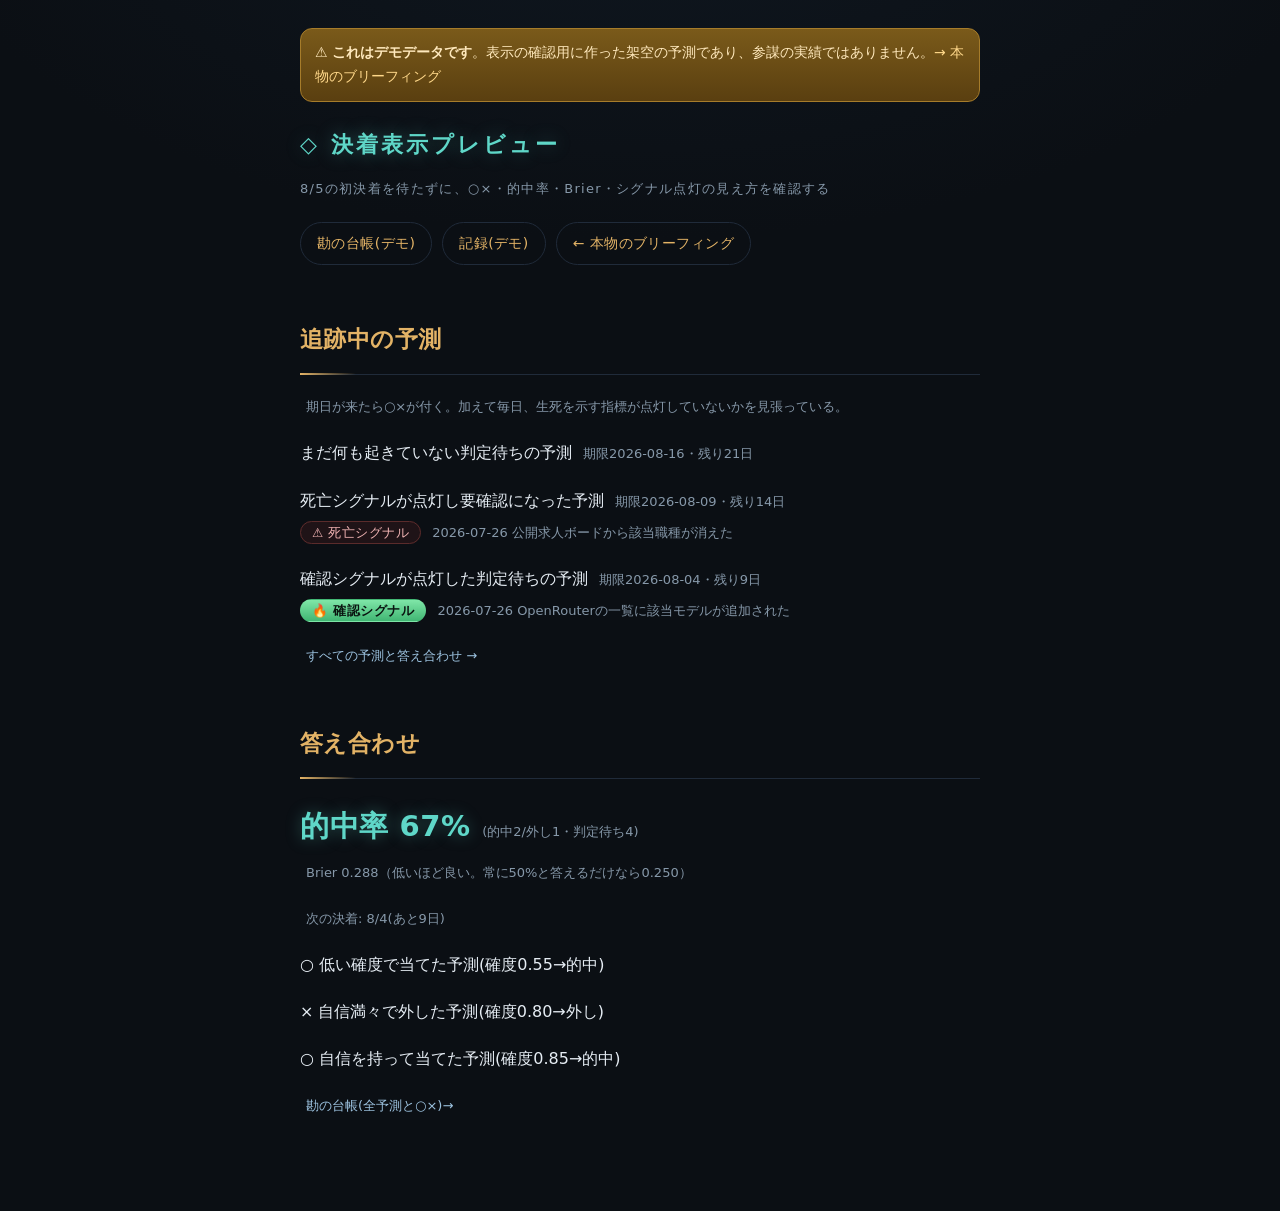
==== docs/preview/index.html @ dac97546 "P7: 決着表示をプレビューで先に検証(panels 抽出 + preview.py・本番データは無変更) 最初の期日が8/5のため、○×/的中率/Brier/シグナル点灯の表示は本番で一度も動いてい" ====
<!DOCTYPE html><html lang="ja"><head><meta charset="UTF-8">
<meta name="viewport" content="width=device-width, initial-scale=1">
<meta name="color-scheme" content="dark"><title>プレビュー — 決着表示の確認</title>
<style>:root{--bg:#0b0f14;--fg:#e6edf4;--teal:#5fd7c8;--gold:#e3b366;--line:#202b3a;--dim:#8698a9;--muted:#647688}
*{box-sizing:border-box}
html{-webkit-text-size-adjust:100%}
body{background:radial-gradient(1200px 600px at 50% -10%,#0f1720 0%,var(--bg) 60%) no-repeat,var(--bg);
color:var(--fg);font-family:system-ui,'Hiragino Sans','Hiragino Kaku Gothic ProN',sans-serif;
margin:0;padding:28px 20px 80px;line-height:1.95;font-size:clamp(16px,3.9vw,18px);
-webkit-font-smoothing:antialiased;text-rendering:optimizeLegibility}
main{max-width:min(680px,94vw);margin:0 auto}
.hd{margin-bottom:36px}
h1{font-size:clamp(18px,4.6vw,22px);letter-spacing:.14em;color:var(--teal);font-weight:600;margin:0;
text-wrap:balance;text-shadow:0 0 18px rgba(95,215,200,.35)}
.d{color:var(--dim);font-size:13px;letter-spacing:.1em;margin-top:10px}
h2{font-size:clamp(19px,4.8vw,23px);letter-spacing:.02em;color:var(--gold);
border-bottom:1px solid var(--line);text-wrap:balance;
padding-bottom:12px;margin-top:0;font-weight:700;position:relative}
h2::after{content:"";position:absolute;left:0;bottom:-1px;width:56px;height:2px;
background:linear-gradient(90deg,var(--gold),transparent)}
section{margin-top:52px}
p{font-size:clamp(15.5px,4vw,17.5px);text-wrap:pretty}
.lb{color:#04121a;font-size:13px;letter-spacing:.12em;border-radius:6px;
padding:3px 12px;margin-right:12px;white-space:nowrap;font-weight:700;display:inline-block;
transform:translateY(-2px);background:linear-gradient(180deg,#7fe6d8,#41b6a7);
box-shadow:0 2px 10px rgba(95,215,200,.25)}
.mj{border:1px solid var(--line);border-radius:12px;padding:16px 18px;margin:18px 0;
background:linear-gradient(180deg,rgba(255,255,255,.02),rgba(255,255,255,0))}
.mjt{font-size:16px;color:var(--fg)}
.mj p{font-size:15.5px;margin:8px 0}
.mjw{color:#9cc2df}
t{border-bottom:1px dotted var(--teal);cursor:pointer;transition:color .15s,border-color .15s;
-webkit-tap-highlight-color:transparent}
t:active,t:hover{color:var(--teal);border-bottom-style:solid}
.tip{position:fixed;margin:0;z-index:50;background:#101a26;border:1px solid #2b4a58;
border-radius:10px;padding:12px 15px;font-size:14.5px;line-height:1.75;color:#cfe0ec;
max-width:calc(100vw - 24px);box-shadow:0 10px 34px rgba(0,0,0,.55);
opacity:0;transform:translateY(-6px) scale(.98);transition:opacity .22s ease,transform .22s ease}
.tip.show{opacity:1;transform:none}
[popover].tip{inset:unset}
[popover].tip:popover-open{opacity:1;transform:none}
@starting-style{[popover].tip:popover-open{opacity:0;transform:translateY(-6px) scale(.98)}}
ul{padding-left:0;list-style:none}
li{margin:16px 0;font-size:16px}
a{color:#9cc2df;text-decoration:none}
li a{transition:color .15s}
li a:hover{color:var(--teal)}
.m{color:var(--dim);font-size:13px;margin-left:6px}
.progress{position:fixed;top:0;left:0;height:2px;width:100%;transform:scaleX(0);
transform-origin:0 50%;background:linear-gradient(90deg,var(--teal),var(--gold));z-index:60}
.hd{animation:rise .8s ease both}
@keyframes rise{from{opacity:0;transform:translateY(10px)}to{opacity:1;transform:none}}
.js .reveal{opacity:0;transform:translateY(18px);
transition:opacity .7s cubic-bezier(.2,.7,.2,1),transform .7s cubic-bezier(.2,.7,.2,1)}
.js .reveal.in{opacity:1;transform:none}
.nav{display:flex;gap:10px;margin-top:20px;flex-wrap:wrap}
.nav a{color:var(--gold);border:1px solid var(--line);border-radius:22px;padding:7px 16px;
font-size:14px;letter-spacing:.03em;transition:color .15s,border-color .15s}
.nav a:hover{color:var(--teal);border-color:#2b4a58}
.nav a.refresh{color:#04121a;font-weight:700;border-color:transparent;
background:linear-gradient(180deg,#7fe6d8,#41b6a7);box-shadow:0 2px 12px rgba(95,215,200,.3)}
.nav a.refresh:hover{color:#04121a;filter:brightness(1.08)}
.hint{color:var(--dim);font-size:13px;margin-top:12px;line-height:1.75}
.card{border:1px solid var(--line);border-radius:14px;padding:19px 20px;margin:22px 0;
background:linear-gradient(180deg,rgba(255,255,255,.025),rgba(255,255,255,0))}
.card h3{font-size:clamp(16.5px,4.3vw,18.5px);margin:0 0 11px;color:var(--fg);font-weight:700;
line-height:1.6;text-wrap:balance}
.card p{font-size:clamp(14.5px,3.9vw,15.5px);margin:10px 0;color:#d2dde8;text-wrap:pretty}
.row{display:flex;flex-wrap:wrap;gap:9px;align-items:center;margin:9px 0}
.badge{font-size:12.5px;letter-spacing:.04em;border-radius:20px;padding:3px 11px;
border:1px solid var(--line);color:#aab7c3;white-space:nowrap}
.b-confirmed,.b-pending{color:#7fe6d8;border-color:#2b4a58}
.b-reported{color:var(--gold);border-color:#3a3320}
.b-hit{color:#0a1410;background:linear-gradient(180deg,#7fe6a8,#41b673);border-color:transparent;font-weight:700}
.b-miss{color:#f0b3b3;border-color:#5a2b2b;background:rgba(120,40,40,.18)}
.b-review{color:var(--gold);border-color:#3a3320}
.hitrate{color:var(--teal);font-size:29px;font-weight:700;letter-spacing:.02em;
text-shadow:0 0 16px rgba(95,215,200,.35)}
.kv{font-size:13.5px;color:var(--dim)}
.kv b{color:#bcd0df;font-weight:600}
.deadline{color:var(--gold)}
.empty{color:var(--dim);font-size:15px;margin-top:28px}
@supports (animation-timeline:scroll()){
.progress{animation:grow linear both;animation-timeline:scroll(root)}
@keyframes grow{from{transform:scaleX(0)}to{transform:scaleX(1)}}}
@media (prefers-reduced-motion:reduce){
.hd{animation:none}
.js .reveal{opacity:1;transform:none;transition:none}
.tip{transition:none;opacity:1;transform:none}
.progress{display:none}}</style></head><body><main>
<div style="background:linear-gradient(180deg,#7a5a1a,#5a3f10);color:#ffe9bd;border:1px solid #a67c2a;border-radius:12px;padding:12px 14px;margin:0 0 22px;font-size:14px;line-height:1.7">⚠ <b>これはデモデータです</b>。表示の確認用に作った架空の予測であり、参謀の実績ではありません。<a href="../index.html" style="color:#ffd88a">→ 本物のブリーフィング</a></div>
<header class="hd"><h1>◇ 決着表示プレビュー</h1>
<div class="d">8/5の初決着を待たずに、○×・的中率・Brier・シグナル点灯の見え方を確認する</div>
<nav class="nav"><a href="hunches.html">勘の台帳(デモ)</a><a href="records.html">記録(デモ)</a>
<a href="../index.html">← 本物のブリーフィング</a></nav></header>
<section class="reveal"><h2>追跡中の予測</h2><p class="m">期日が来たら○×が付く。加えて毎日、生死を示す指標が点灯していないかを見張っている。</p><ul><li>まだ何も起きていない判定待ちの予測 <span class="m">期限2026-08-16・残り21日</span></li><li>死亡シグナルが点灯し要確認になった予測 <span class="m">期限2026-08-09・残り14日</span><br><span class="badge b-miss">⚠ 死亡シグナル</span> <span class="m">2026-07-26 公開求人ボードから該当職種が消えた</span></li><li>確認シグナルが点灯した判定待ちの予測 <span class="m">期限2026-08-04・残り9日</span><br><span class="badge b-hit">🔥 確認シグナル</span> <span class="m">2026-07-26 OpenRouterの一覧に該当モデルが追加された</span></li></ul><p class="m"><a href="hunches.html">すべての予測と答え合わせ →</a></p></section><section class="reveal"><h2>答え合わせ</h2><p><span class="hitrate">的中率 67%</span> <span class="m">(的中2/外し1・判定待ち4)</span><br><span class="m">Brier 0.288（低いほど良い。常に50%と答えるだけなら0.250）</span></p><p class="m">次の決着: 8/4(あと9日)</p><ul><li>○ 低い確度で当てた予測(確度0.55→的中)</li><li>× 自信満々で外した予測(確度0.80→外し)</li><li>○ 自信を持って当てた予測(確度0.85→的中)</li></ul><p class="m"><a href="hunches.html">勘の台帳(全予測と○×)→</a></p></section>
</main></body></html>
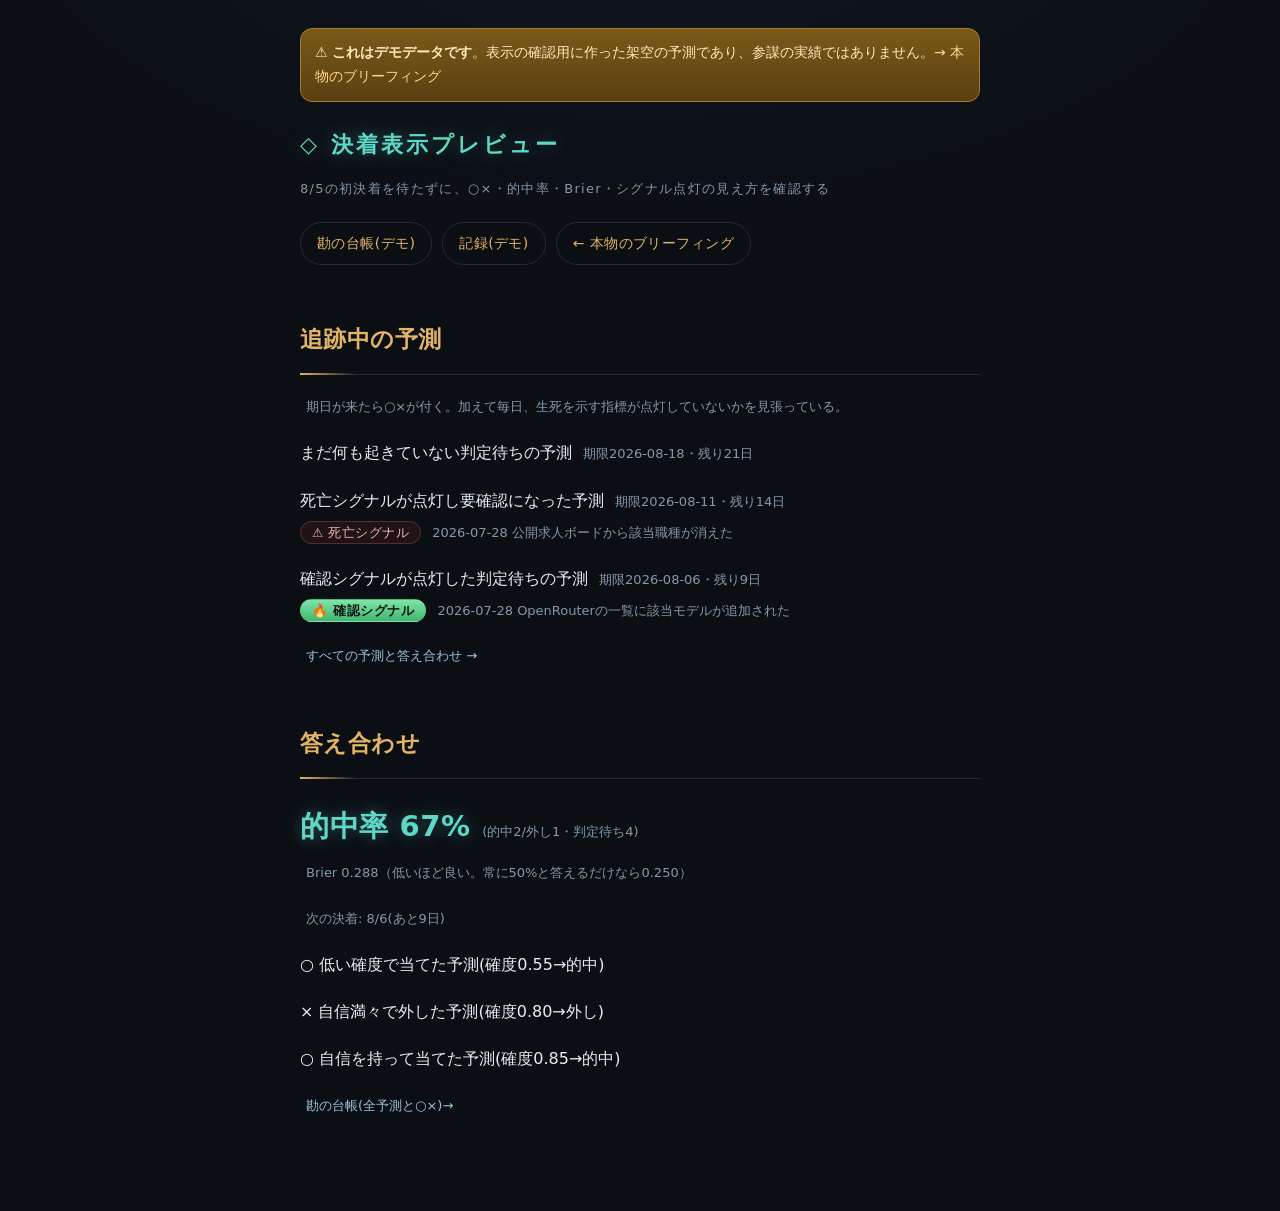
==== commit 48dd9aa5: "P8: 徹底自己精査で見つけた穴11件を修正(重大4・中3・軽微4)＋世界標準の実践を適用 【重大】 - B1 生存者バイアス: watchdog の kill 点灯が needs_review を立" ====
--- a/docs/preview/index.html
+++ b/docs/preview/index.html
@@ -93,5 +93,5 @@
 <div class="d">8/5の初決着を待たずに、○×・的中率・Brier・シグナル点灯の見え方を確認する</div>
 <nav class="nav"><a href="hunches.html">勘の台帳(デモ)</a><a href="records.html">記録(デモ)</a>
 <a href="../index.html">← 本物のブリーフィング</a></nav></header>
-<section class="reveal"><h2>追跡中の予測</h2><p class="m">期日が来たら○×が付く。加えて毎日、生死を示す指標が点灯していないかを見張っている。</p><ul><li>まだ何も起きていない判定待ちの予測 <span class="m">期限2026-08-16・残り21日</span></li><li>死亡シグナルが点灯し要確認になった予測 <span class="m">期限2026-08-09・残り14日</span><br><span class="badge b-miss">⚠ 死亡シグナル</span> <span class="m">2026-07-26 公開求人ボードから該当職種が消えた</span></li><li>確認シグナルが点灯した判定待ちの予測 <span class="m">期限2026-08-04・残り9日</span><br><span class="badge b-hit">🔥 確認シグナル</span> <span class="m">2026-07-26 OpenRouterの一覧に該当モデルが追加された</span></li></ul><p class="m"><a href="hunches.html">すべての予測と答え合わせ →</a></p></section><section class="reveal"><h2>答え合わせ</h2><p><span class="hitrate">的中率 67%</span> <span class="m">(的中2/外し1・判定待ち4)</span><br><span class="m">Brier 0.288（低いほど良い。常に50%と答えるだけなら0.250）</span></p><p class="m">次の決着: 8/4(あと9日)</p><ul><li>○ 低い確度で当てた予測(確度0.55→的中)</li><li>× 自信満々で外した予測(確度0.80→外し)</li><li>○ 自信を持って当てた予測(確度0.85→的中)</li></ul><p class="m"><a href="hunches.html">勘の台帳(全予測と○×)→</a></p></section>
+<section class="reveal"><h2>追跡中の予測</h2><p class="m">期日が来たら○×が付く。加えて毎日、生死を示す指標が点灯していないかを見張っている。</p><ul><li>まだ何も起きていない判定待ちの予測 <span class="m">期限2026-08-18・残り21日</span></li><li>死亡シグナルが点灯し要確認になった予測 <span class="m">期限2026-08-11・残り14日</span><br><span class="badge b-miss">⚠ 死亡シグナル</span> <span class="m">2026-07-28 公開求人ボードから該当職種が消えた</span></li><li>確認シグナルが点灯した判定待ちの予測 <span class="m">期限2026-08-06・残り9日</span><br><span class="badge b-hit">🔥 確認シグナル</span> <span class="m">2026-07-28 OpenRouterの一覧に該当モデルが追加された</span></li></ul><p class="m"><a href="hunches.html">すべての予測と答え合わせ →</a></p></section><section class="reveal"><h2>答え合わせ</h2><p><span class="hitrate">的中率 67%</span> <span class="m">(的中2/外し1・判定待ち4)</span><br><span class="m">Brier 0.288（低いほど良い。常に50%と答えるだけなら0.250）</span></p><p class="m">次の決着: 8/6(あと9日)</p><ul><li>○ 低い確度で当てた予測(確度0.55→的中)</li><li>× 自信満々で外した予測(確度0.80→外し)</li><li>○ 自信を持って当てた予測(確度0.85→的中)</li></ul><p class="m"><a href="hunches.html">勘の台帳(全予測と○×)→</a></p></section>
 </main></body></html>
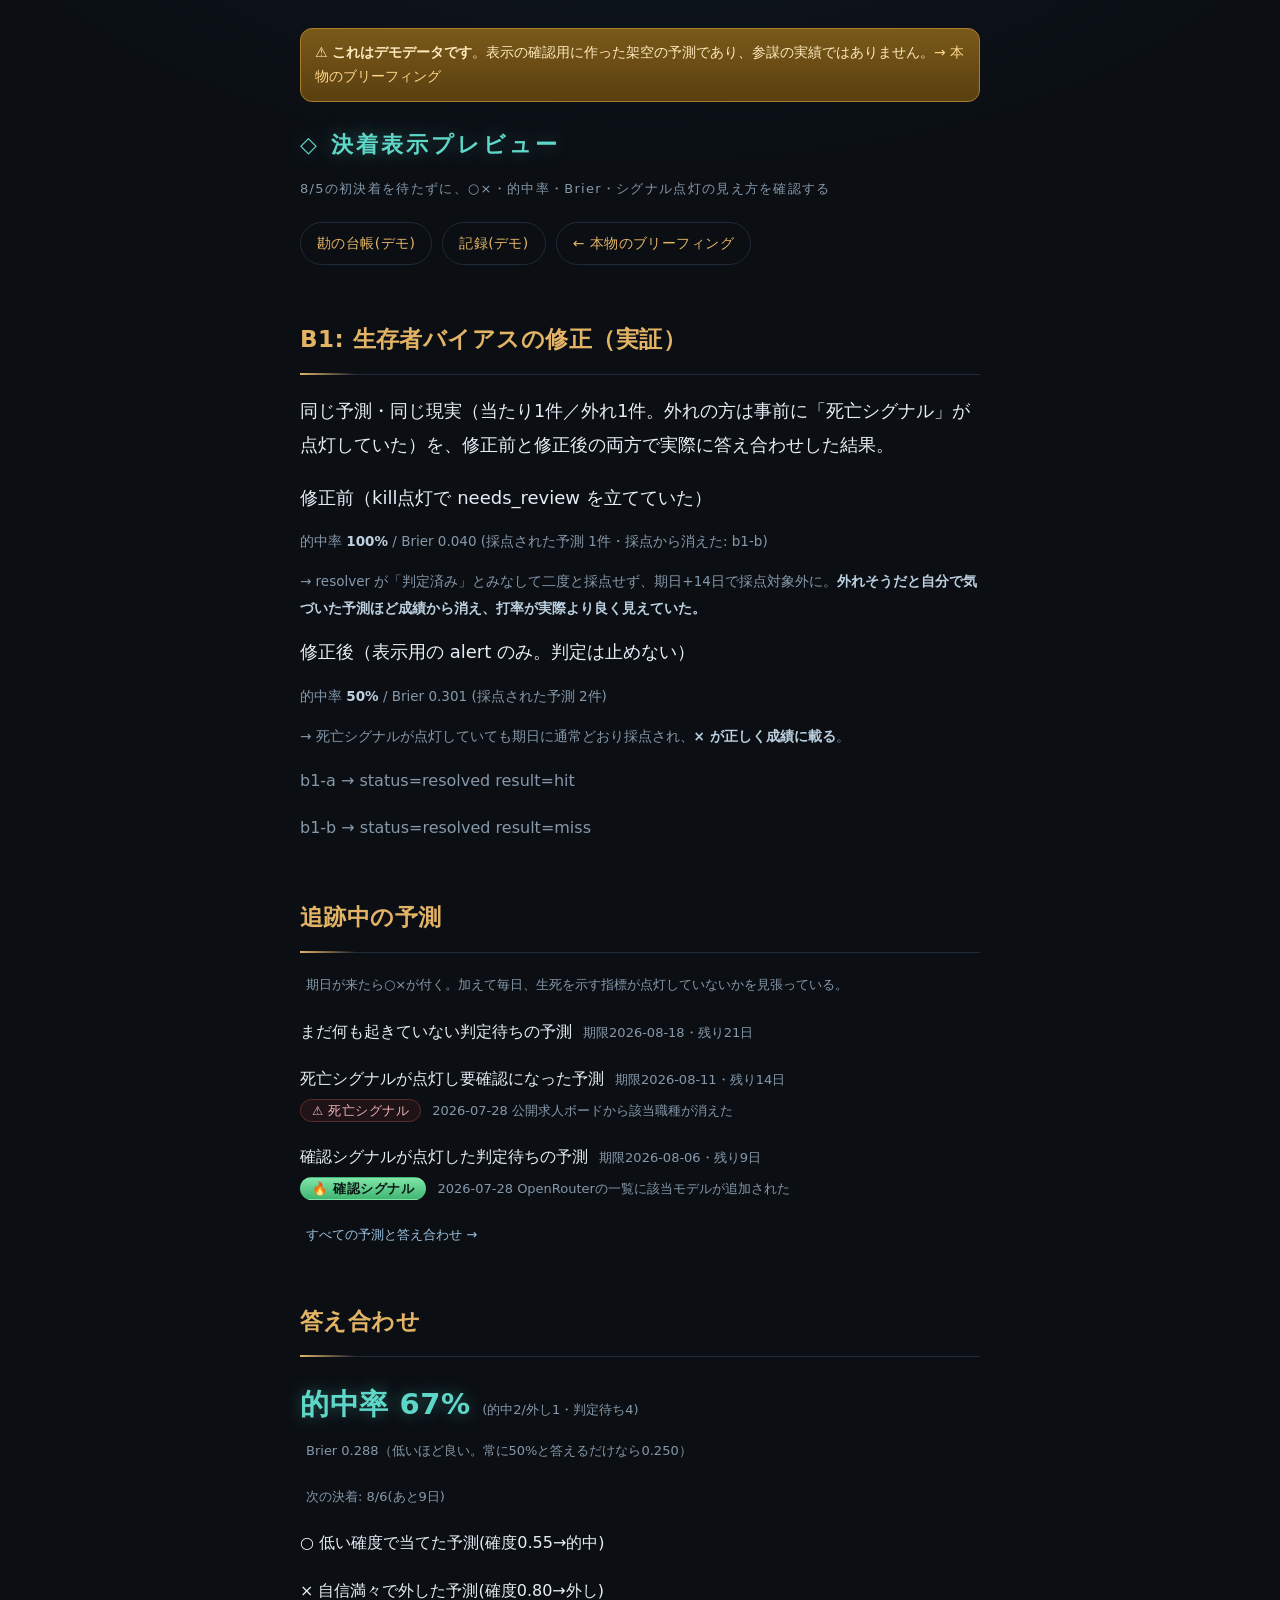
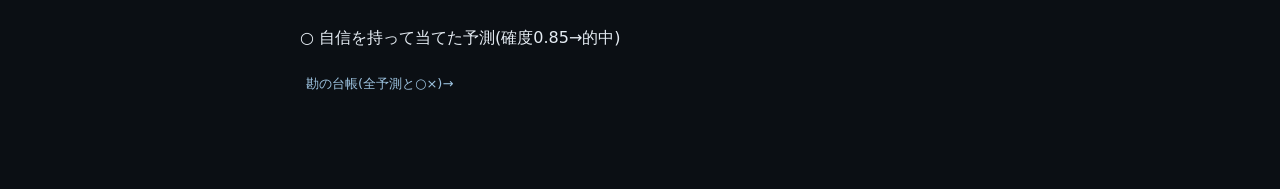
==== commit b77fc517: "P9: B1(生存者バイアス)の before/after を実証 + 重複除去を本番ページへ反映 - preview.py に b1_demo/b1_html を追加。同じ予測・同じ現実(当たり1件" ====
--- a/docs/preview/index.html
+++ b/docs/preview/index.html
@@ -93,5 +93,5 @@
 <div class="d">8/5の初決着を待たずに、○×・的中率・Brier・シグナル点灯の見え方を確認する</div>
 <nav class="nav"><a href="hunches.html">勘の台帳(デモ)</a><a href="records.html">記録(デモ)</a>
 <a href="../index.html">← 本物のブリーフィング</a></nav></header>
-<section class="reveal"><h2>追跡中の予測</h2><p class="m">期日が来たら○×が付く。加えて毎日、生死を示す指標が点灯していないかを見張っている。</p><ul><li>まだ何も起きていない判定待ちの予測 <span class="m">期限2026-08-18・残り21日</span></li><li>死亡シグナルが点灯し要確認になった予測 <span class="m">期限2026-08-11・残り14日</span><br><span class="badge b-miss">⚠ 死亡シグナル</span> <span class="m">2026-07-28 公開求人ボードから該当職種が消えた</span></li><li>確認シグナルが点灯した判定待ちの予測 <span class="m">期限2026-08-06・残り9日</span><br><span class="badge b-hit">🔥 確認シグナル</span> <span class="m">2026-07-28 OpenRouterの一覧に該当モデルが追加された</span></li></ul><p class="m"><a href="hunches.html">すべての予測と答え合わせ →</a></p></section><section class="reveal"><h2>答え合わせ</h2><p><span class="hitrate">的中率 67%</span> <span class="m">(的中2/外し1・判定待ち4)</span><br><span class="m">Brier 0.288（低いほど良い。常に50%と答えるだけなら0.250）</span></p><p class="m">次の決着: 8/6(あと9日)</p><ul><li>○ 低い確度で当てた予測(確度0.55→的中)</li><li>× 自信満々で外した予測(確度0.80→外し)</li><li>○ 自信を持って当てた予測(確度0.85→的中)</li></ul><p class="m"><a href="hunches.html">勘の台帳(全予測と○×)→</a></p></section>
+<section class="reveal"><h2>B1: 生存者バイアスの修正（実証）</h2><p class="lead">同じ予測・同じ現実（当たり1件／外れ1件。外れの方は事前に「死亡シグナル」が点灯していた）を、修正前と修正後の両方で実際に答え合わせした結果。</p><div class="q"><div class="qt">修正前（kill点灯で needs_review を立てていた）</div><p class="kv">的中率 <b>100%</b> / Brier 0.040 <span class="kv">(採点された予測 1件・採点から消えた: b1-b)</span></p><p class="kv">→ resolver が「判定済み」とみなして二度と採点せず、期日+14日で採点対象外に。<b>外れそうだと自分で気づいた予測ほど成績から消え、打率が実際より良く見えていた。</b></p></div><div class="q"><div class="qt">修正後（表示用の alert のみ。判定は止めない）</div><p class="kv">的中率 <b>50%</b> / Brier 0.301 <span class="kv">(採点された予測 2件)</span></p><p class="kv">→ 死亡シグナルが点灯していても期日に通常どおり採点され、<b>× が正しく成績に載る</b>。<ul class="kv"><li>b1-a → status=resolved result=hit</li><li>b1-b → status=resolved result=miss</li></ul></p></div></section><section class="reveal"><h2>追跡中の予測</h2><p class="m">期日が来たら○×が付く。加えて毎日、生死を示す指標が点灯していないかを見張っている。</p><ul><li>まだ何も起きていない判定待ちの予測 <span class="m">期限2026-08-18・残り21日</span></li><li>死亡シグナルが点灯し要確認になった予測 <span class="m">期限2026-08-11・残り14日</span><br><span class="badge b-miss">⚠ 死亡シグナル</span> <span class="m">2026-07-28 公開求人ボードから該当職種が消えた</span></li><li>確認シグナルが点灯した判定待ちの予測 <span class="m">期限2026-08-06・残り9日</span><br><span class="badge b-hit">🔥 確認シグナル</span> <span class="m">2026-07-28 OpenRouterの一覧に該当モデルが追加された</span></li></ul><p class="m"><a href="hunches.html">すべての予測と答え合わせ →</a></p></section><section class="reveal"><h2>答え合わせ</h2><p><span class="hitrate">的中率 67%</span> <span class="m">(的中2/外し1・判定待ち4)</span><br><span class="m">Brier 0.288（低いほど良い。常に50%と答えるだけなら0.250）</span></p><p class="m">次の決着: 8/6(あと9日)</p><ul><li>○ 低い確度で当てた予測(確度0.55→的中)</li><li>× 自信満々で外した予測(確度0.80→外し)</li><li>○ 自信を持って当てた予測(確度0.85→的中)</li></ul><p class="m"><a href="hunches.html">勘の台帳(全予測と○×)→</a></p></section>
 </main></body></html>
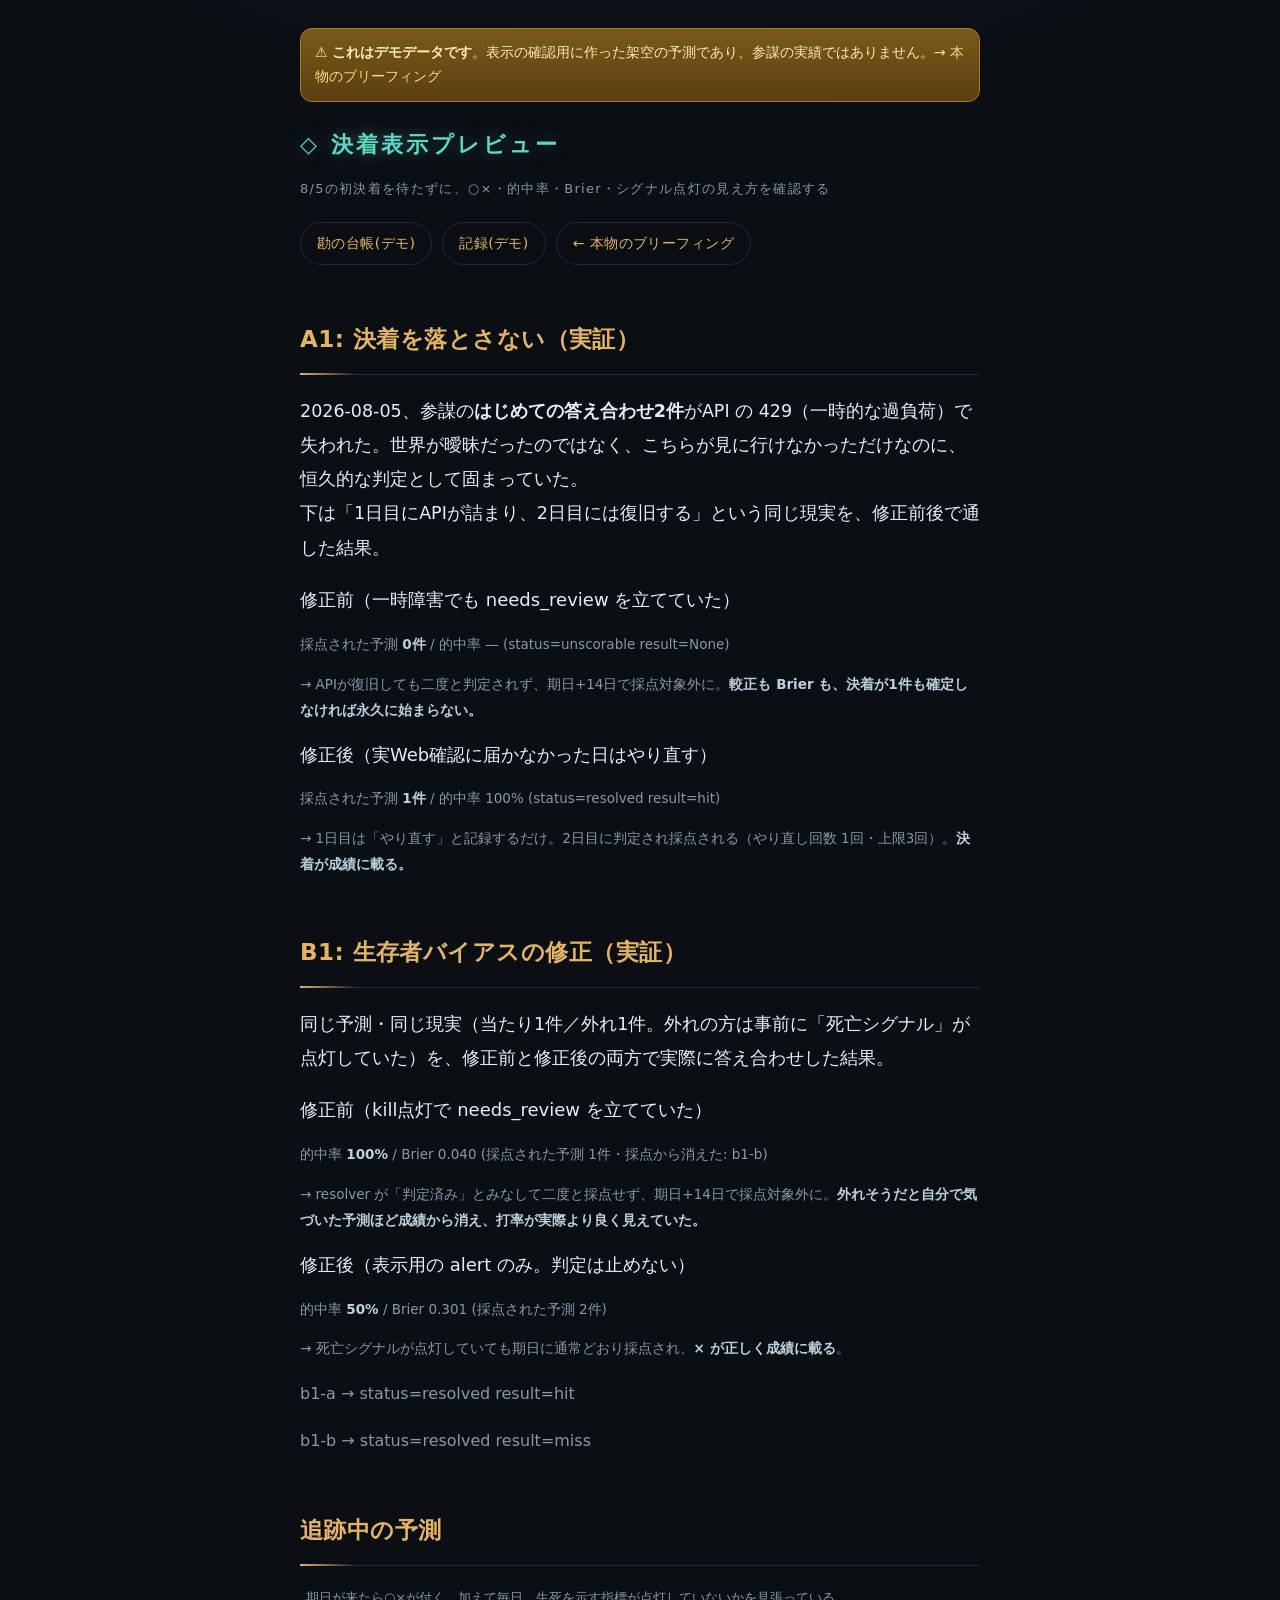
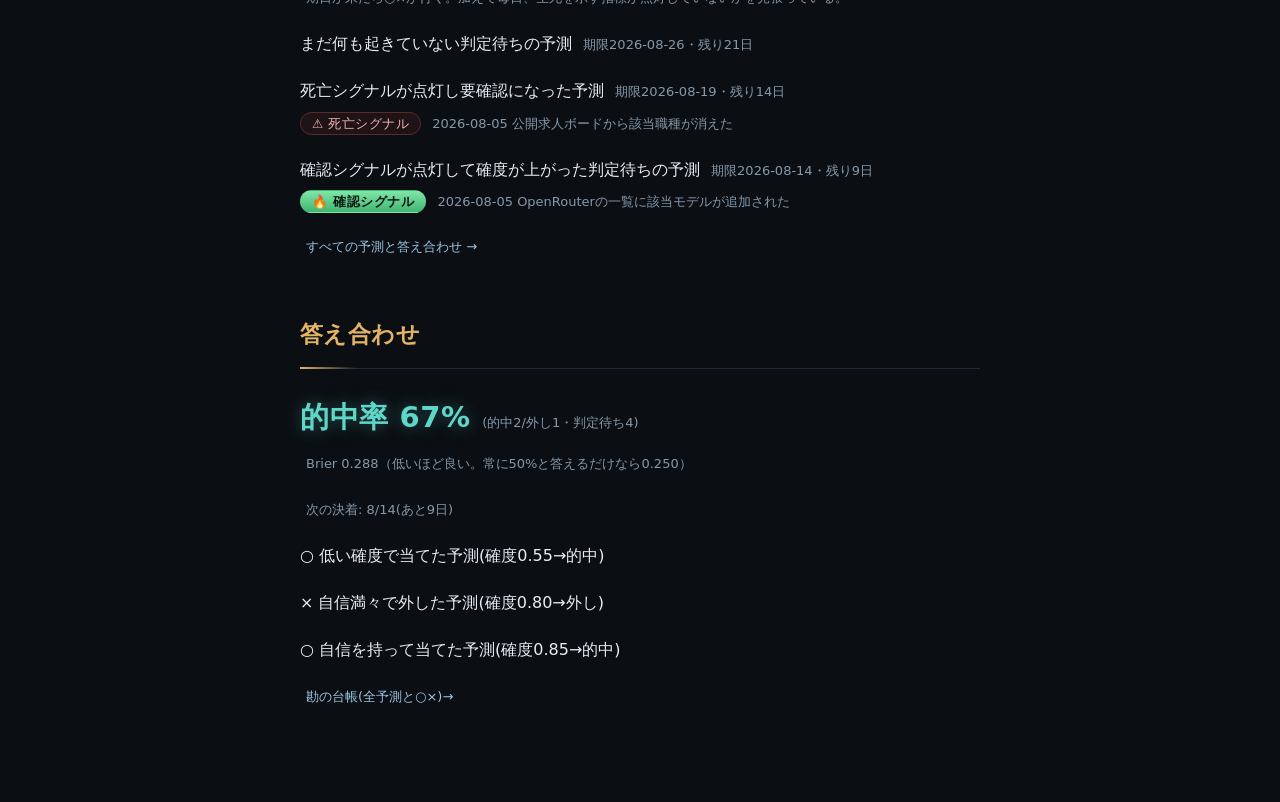
==== commit da4991a4: "P10: 決着を落とさない — 精査で見つけた穴6件の修正＋逐次ベイズ更新 本番ログ(run 30957092302 / 8-05)で、参謀の初の答え合わせ2件が API の 429 で 失われていた" ====
--- a/docs/preview/index.html
+++ b/docs/preview/index.html
@@ -93,5 +93,5 @@
 <div class="d">8/5の初決着を待たずに、○×・的中率・Brier・シグナル点灯の見え方を確認する</div>
 <nav class="nav"><a href="hunches.html">勘の台帳(デモ)</a><a href="records.html">記録(デモ)</a>
 <a href="../index.html">← 本物のブリーフィング</a></nav></header>
-<section class="reveal"><h2>B1: 生存者バイアスの修正（実証）</h2><p class="lead">同じ予測・同じ現実（当たり1件／外れ1件。外れの方は事前に「死亡シグナル」が点灯していた）を、修正前と修正後の両方で実際に答え合わせした結果。</p><div class="q"><div class="qt">修正前（kill点灯で needs_review を立てていた）</div><p class="kv">的中率 <b>100%</b> / Brier 0.040 <span class="kv">(採点された予測 1件・採点から消えた: b1-b)</span></p><p class="kv">→ resolver が「判定済み」とみなして二度と採点せず、期日+14日で採点対象外に。<b>外れそうだと自分で気づいた予測ほど成績から消え、打率が実際より良く見えていた。</b></p></div><div class="q"><div class="qt">修正後（表示用の alert のみ。判定は止めない）</div><p class="kv">的中率 <b>50%</b> / Brier 0.301 <span class="kv">(採点された予測 2件)</span></p><p class="kv">→ 死亡シグナルが点灯していても期日に通常どおり採点され、<b>× が正しく成績に載る</b>。<ul class="kv"><li>b1-a → status=resolved result=hit</li><li>b1-b → status=resolved result=miss</li></ul></p></div></section><section class="reveal"><h2>追跡中の予測</h2><p class="m">期日が来たら○×が付く。加えて毎日、生死を示す指標が点灯していないかを見張っている。</p><ul><li>まだ何も起きていない判定待ちの予測 <span class="m">期限2026-08-18・残り21日</span></li><li>死亡シグナルが点灯し要確認になった予測 <span class="m">期限2026-08-11・残り14日</span><br><span class="badge b-miss">⚠ 死亡シグナル</span> <span class="m">2026-07-28 公開求人ボードから該当職種が消えた</span></li><li>確認シグナルが点灯した判定待ちの予測 <span class="m">期限2026-08-06・残り9日</span><br><span class="badge b-hit">🔥 確認シグナル</span> <span class="m">2026-07-28 OpenRouterの一覧に該当モデルが追加された</span></li></ul><p class="m"><a href="hunches.html">すべての予測と答え合わせ →</a></p></section><section class="reveal"><h2>答え合わせ</h2><p><span class="hitrate">的中率 67%</span> <span class="m">(的中2/外し1・判定待ち4)</span><br><span class="m">Brier 0.288（低いほど良い。常に50%と答えるだけなら0.250）</span></p><p class="m">次の決着: 8/6(あと9日)</p><ul><li>○ 低い確度で当てた予測(確度0.55→的中)</li><li>× 自信満々で外した予測(確度0.80→外し)</li><li>○ 自信を持って当てた予測(確度0.85→的中)</li></ul><p class="m"><a href="hunches.html">勘の台帳(全予測と○×)→</a></p></section>
+<section class="reveal"><h2>A1: 決着を落とさない（実証）</h2><p class="lead">2026-08-05、参謀の<b>はじめての答え合わせ2件</b>がAPI の 429（一時的な過負荷）で失われた。世界が曖昧だったのではなく、こちらが見に行けなかっただけなのに、恒久的な判定として固まっていた。<br>下は「1日目にAPIが詰まり、2日目には復旧する」という同じ現実を、修正前後で通した結果。</p><div class="q"><div class="qt">修正前（一時障害でも needs_review を立てていた）</div><p class="kv">採点された予測 <b>0件</b> / 的中率 — <span class="kv">(status=unscorable result=None)</span></p><p class="kv">→ APIが復旧しても二度と判定されず、期日+14日で採点対象外に。<b>較正も Brier も、決着が1件も確定しなければ永久に始まらない。</b></p></div><div class="q"><div class="qt">修正後（実Web確認に届かなかった日はやり直す）</div><p class="kv">採点された予測 <b>1件</b> / 的中率 100% <span class="kv">(status=resolved result=hit)</span></p><p class="kv">→ 1日目は「やり直す」と記録するだけ。2日目に判定され採点される（やり直し回数 1回・上限3回）。<b>決着が成績に載る。</b></p></div></section><section class="reveal"><h2>B1: 生存者バイアスの修正（実証）</h2><p class="lead">同じ予測・同じ現実（当たり1件／外れ1件。外れの方は事前に「死亡シグナル」が点灯していた）を、修正前と修正後の両方で実際に答え合わせした結果。</p><div class="q"><div class="qt">修正前（kill点灯で needs_review を立てていた）</div><p class="kv">的中率 <b>100%</b> / Brier 0.040 <span class="kv">(採点された予測 1件・採点から消えた: b1-b)</span></p><p class="kv">→ resolver が「判定済み」とみなして二度と採点せず、期日+14日で採点対象外に。<b>外れそうだと自分で気づいた予測ほど成績から消え、打率が実際より良く見えていた。</b></p></div><div class="q"><div class="qt">修正後（表示用の alert のみ。判定は止めない）</div><p class="kv">的中率 <b>50%</b> / Brier 0.301 <span class="kv">(採点された予測 2件)</span></p><p class="kv">→ 死亡シグナルが点灯していても期日に通常どおり採点され、<b>× が正しく成績に載る</b>。<ul class="kv"><li>b1-a → status=resolved result=hit</li><li>b1-b → status=resolved result=miss</li></ul></p></div></section><section class="reveal"><h2>追跡中の予測</h2><p class="m">期日が来たら○×が付く。加えて毎日、生死を示す指標が点灯していないかを見張っている。</p><ul><li>まだ何も起きていない判定待ちの予測 <span class="m">期限2026-08-26・残り21日</span></li><li>死亡シグナルが点灯し要確認になった予測 <span class="m">期限2026-08-19・残り14日</span><br><span class="badge b-miss">⚠ 死亡シグナル</span> <span class="m">2026-08-05 公開求人ボードから該当職種が消えた</span></li><li>確認シグナルが点灯して確度が上がった判定待ちの予測 <span class="m">期限2026-08-14・残り9日</span><br><span class="badge b-hit">🔥 確認シグナル</span> <span class="m">2026-08-05 OpenRouterの一覧に該当モデルが追加された</span></li></ul><p class="m"><a href="hunches.html">すべての予測と答え合わせ →</a></p></section><section class="reveal"><h2>答え合わせ</h2><p><span class="hitrate">的中率 67%</span> <span class="m">(的中2/外し1・判定待ち4)</span><br><span class="m">Brier 0.288（低いほど良い。常に50%と答えるだけなら0.250）</span></p><p class="m">次の決着: 8/14(あと9日)</p><ul><li>○ 低い確度で当てた予測(確度0.55→的中)</li><li>× 自信満々で外した予測(確度0.80→外し)</li><li>○ 自信を持って当てた予測(確度0.85→的中)</li></ul><p class="m"><a href="hunches.html">勘の台帳(全予測と○×)→</a></p></section>
 </main></body></html>
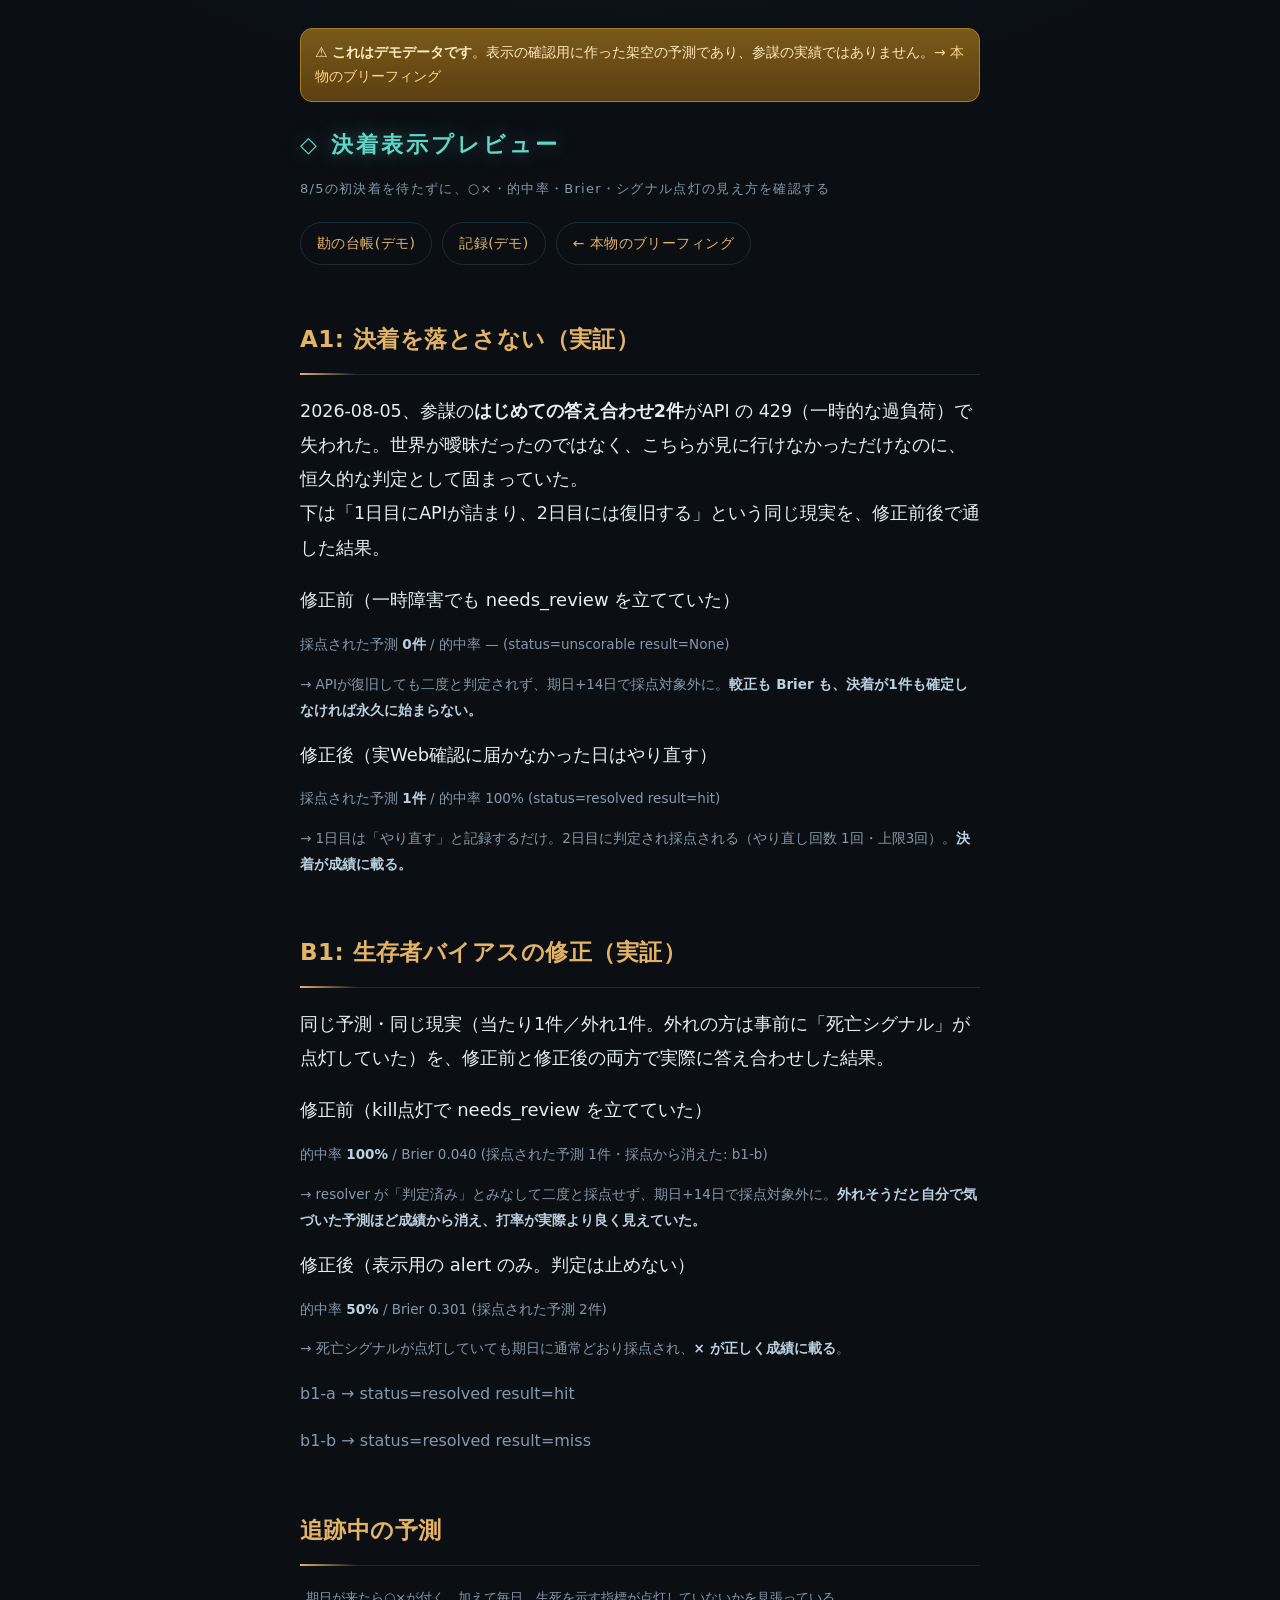
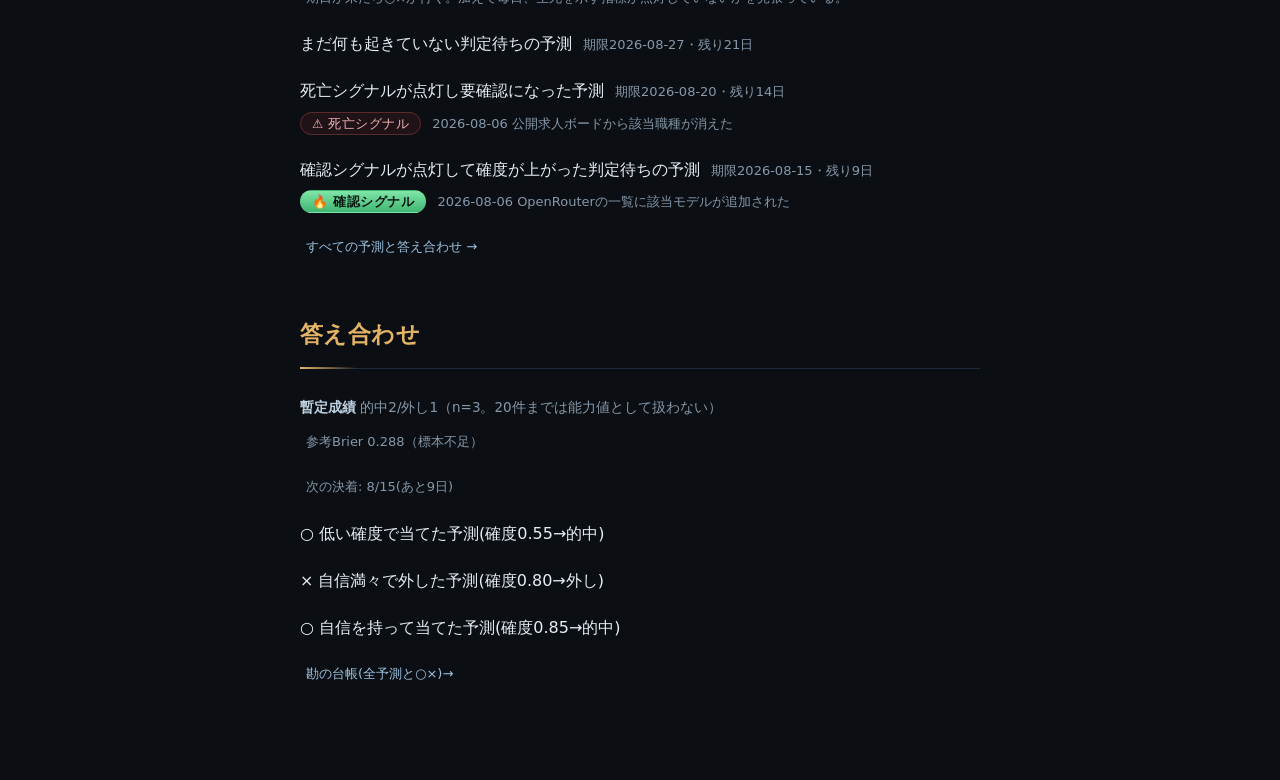
==== commit 90678fb6: "evolve stick-koubou into an action-first personal advisor" ====
--- a/docs/preview/index.html
+++ b/docs/preview/index.html
@@ -61,6 +61,15 @@
 background:linear-gradient(180deg,#7fe6d8,#41b6a7);box-shadow:0 2px 12px rgba(95,215,200,.3)}
 .nav a.refresh:hover{color:#04121a;filter:brightness(1.08)}
 .hint{color:var(--dim);font-size:13px;margin-top:12px;line-height:1.75}
+.focus{border:1px solid #315b59;border-radius:18px;padding:22px 20px 20px;margin-top:32px;
+background:linear-gradient(145deg,rgba(95,215,200,.10),rgba(227,179,102,.035));
+box-shadow:0 18px 50px rgba(0,0,0,.22)}
+.focus h2{margin:8px 0 14px;border:0;padding:0;color:var(--teal)}
+.focus h2::after{display:none}
+.focus-kicker{font-size:12px;color:var(--gold);letter-spacing:.12em;font-weight:700}
+.focus-title{font-size:clamp(20px,5.3vw,26px);line-height:1.55;font-weight:750;margin:10px 0}
+.focus-btn{display:inline-block;color:#04121a!important;background:linear-gradient(180deg,#7fe6d8,#41b6a7);
+border-radius:12px;padding:10px 16px;font-weight:750;font-size:15px;box-shadow:0 4px 16px rgba(95,215,200,.25)}
 .card{border:1px solid var(--line);border-radius:14px;padding:19px 20px;margin:22px 0;
 background:linear-gradient(180deg,rgba(255,255,255,.025),rgba(255,255,255,0))}
 .card h3{font-size:clamp(16.5px,4.3vw,18.5px);margin:0 0 11px;color:var(--fg);font-weight:700;
@@ -93,5 +102,5 @@
 <div class="d">8/5の初決着を待たずに、○×・的中率・Brier・シグナル点灯の見え方を確認する</div>
 <nav class="nav"><a href="hunches.html">勘の台帳(デモ)</a><a href="records.html">記録(デモ)</a>
 <a href="../index.html">← 本物のブリーフィング</a></nav></header>
-<section class="reveal"><h2>A1: 決着を落とさない（実証）</h2><p class="lead">2026-08-05、参謀の<b>はじめての答え合わせ2件</b>がAPI の 429（一時的な過負荷）で失われた。世界が曖昧だったのではなく、こちらが見に行けなかっただけなのに、恒久的な判定として固まっていた。<br>下は「1日目にAPIが詰まり、2日目には復旧する」という同じ現実を、修正前後で通した結果。</p><div class="q"><div class="qt">修正前（一時障害でも needs_review を立てていた）</div><p class="kv">採点された予測 <b>0件</b> / 的中率 — <span class="kv">(status=unscorable result=None)</span></p><p class="kv">→ APIが復旧しても二度と判定されず、期日+14日で採点対象外に。<b>較正も Brier も、決着が1件も確定しなければ永久に始まらない。</b></p></div><div class="q"><div class="qt">修正後（実Web確認に届かなかった日はやり直す）</div><p class="kv">採点された予測 <b>1件</b> / 的中率 100% <span class="kv">(status=resolved result=hit)</span></p><p class="kv">→ 1日目は「やり直す」と記録するだけ。2日目に判定され採点される（やり直し回数 1回・上限3回）。<b>決着が成績に載る。</b></p></div></section><section class="reveal"><h2>B1: 生存者バイアスの修正（実証）</h2><p class="lead">同じ予測・同じ現実（当たり1件／外れ1件。外れの方は事前に「死亡シグナル」が点灯していた）を、修正前と修正後の両方で実際に答え合わせした結果。</p><div class="q"><div class="qt">修正前（kill点灯で needs_review を立てていた）</div><p class="kv">的中率 <b>100%</b> / Brier 0.040 <span class="kv">(採点された予測 1件・採点から消えた: b1-b)</span></p><p class="kv">→ resolver が「判定済み」とみなして二度と採点せず、期日+14日で採点対象外に。<b>外れそうだと自分で気づいた予測ほど成績から消え、打率が実際より良く見えていた。</b></p></div><div class="q"><div class="qt">修正後（表示用の alert のみ。判定は止めない）</div><p class="kv">的中率 <b>50%</b> / Brier 0.301 <span class="kv">(採点された予測 2件)</span></p><p class="kv">→ 死亡シグナルが点灯していても期日に通常どおり採点され、<b>× が正しく成績に載る</b>。<ul class="kv"><li>b1-a → status=resolved result=hit</li><li>b1-b → status=resolved result=miss</li></ul></p></div></section><section class="reveal"><h2>追跡中の予測</h2><p class="m">期日が来たら○×が付く。加えて毎日、生死を示す指標が点灯していないかを見張っている。</p><ul><li>まだ何も起きていない判定待ちの予測 <span class="m">期限2026-08-26・残り21日</span></li><li>死亡シグナルが点灯し要確認になった予測 <span class="m">期限2026-08-19・残り14日</span><br><span class="badge b-miss">⚠ 死亡シグナル</span> <span class="m">2026-08-05 公開求人ボードから該当職種が消えた</span></li><li>確認シグナルが点灯して確度が上がった判定待ちの予測 <span class="m">期限2026-08-14・残り9日</span><br><span class="badge b-hit">🔥 確認シグナル</span> <span class="m">2026-08-05 OpenRouterの一覧に該当モデルが追加された</span></li></ul><p class="m"><a href="hunches.html">すべての予測と答え合わせ →</a></p></section><section class="reveal"><h2>答え合わせ</h2><p><span class="hitrate">的中率 67%</span> <span class="m">(的中2/外し1・判定待ち4)</span><br><span class="m">Brier 0.288（低いほど良い。常に50%と答えるだけなら0.250）</span></p><p class="m">次の決着: 8/14(あと9日)</p><ul><li>○ 低い確度で当てた予測(確度0.55→的中)</li><li>× 自信満々で外した予測(確度0.80→外し)</li><li>○ 自信を持って当てた予測(確度0.85→的中)</li></ul><p class="m"><a href="hunches.html">勘の台帳(全予測と○×)→</a></p></section>
+<section class="reveal"><h2>A1: 決着を落とさない（実証）</h2><p class="lead">2026-08-05、参謀の<b>はじめての答え合わせ2件</b>がAPI の 429（一時的な過負荷）で失われた。世界が曖昧だったのではなく、こちらが見に行けなかっただけなのに、恒久的な判定として固まっていた。<br>下は「1日目にAPIが詰まり、2日目には復旧する」という同じ現実を、修正前後で通した結果。</p><div class="q"><div class="qt">修正前（一時障害でも needs_review を立てていた）</div><p class="kv">採点された予測 <b>0件</b> / 的中率 — <span class="kv">(status=unscorable result=None)</span></p><p class="kv">→ APIが復旧しても二度と判定されず、期日+14日で採点対象外に。<b>較正も Brier も、決着が1件も確定しなければ永久に始まらない。</b></p></div><div class="q"><div class="qt">修正後（実Web確認に届かなかった日はやり直す）</div><p class="kv">採点された予測 <b>1件</b> / 的中率 100% <span class="kv">(status=resolved result=hit)</span></p><p class="kv">→ 1日目は「やり直す」と記録するだけ。2日目に判定され採点される（やり直し回数 1回・上限3回）。<b>決着が成績に載る。</b></p></div></section><section class="reveal"><h2>B1: 生存者バイアスの修正（実証）</h2><p class="lead">同じ予測・同じ現実（当たり1件／外れ1件。外れの方は事前に「死亡シグナル」が点灯していた）を、修正前と修正後の両方で実際に答え合わせした結果。</p><div class="q"><div class="qt">修正前（kill点灯で needs_review を立てていた）</div><p class="kv">的中率 <b>100%</b> / Brier 0.040 <span class="kv">(採点された予測 1件・採点から消えた: b1-b)</span></p><p class="kv">→ resolver が「判定済み」とみなして二度と採点せず、期日+14日で採点対象外に。<b>外れそうだと自分で気づいた予測ほど成績から消え、打率が実際より良く見えていた。</b></p></div><div class="q"><div class="qt">修正後（表示用の alert のみ。判定は止めない）</div><p class="kv">的中率 <b>50%</b> / Brier 0.301 <span class="kv">(採点された予測 2件)</span></p><p class="kv">→ 死亡シグナルが点灯していても期日に通常どおり採点され、<b>× が正しく成績に載る</b>。<ul class="kv"><li>b1-a → status=resolved result=hit</li><li>b1-b → status=resolved result=miss</li></ul></p></div></section><section class="reveal"><h2>追跡中の予測</h2><p class="m">期日が来たら○×が付く。加えて毎日、生死を示す指標が点灯していないかを見張っている。</p><ul><li>まだ何も起きていない判定待ちの予測 <span class="m">期限2026-08-27・残り21日</span></li><li>死亡シグナルが点灯し要確認になった予測 <span class="m">期限2026-08-20・残り14日</span><br><span class="badge b-miss">⚠ 死亡シグナル</span> <span class="m">2026-08-06 公開求人ボードから該当職種が消えた</span></li><li>確認シグナルが点灯して確度が上がった判定待ちの予測 <span class="m">期限2026-08-15・残り9日</span><br><span class="badge b-hit">🔥 確認シグナル</span> <span class="m">2026-08-06 OpenRouterの一覧に該当モデルが追加された</span></li></ul><p class="m"><a href="hunches.html">すべての予測と答え合わせ →</a></p></section><section class="reveal"><h2>答え合わせ</h2><p><span class="kv"><b>暫定成績</b> 的中2/外し1（n=3。20件までは能力値として扱わない）</span><br><span class="m">参考Brier 0.288（標本不足）</span></p><p class="m">次の決着: 8/15(あと9日)</p><ul><li>○ 低い確度で当てた予測(確度0.55→的中)</li><li>× 自信満々で外した予測(確度0.80→外し)</li><li>○ 自信を持って当てた予測(確度0.85→的中)</li></ul><p class="m"><a href="hunches.html">勘の台帳(全予測と○×)→</a></p></section>
 </main></body></html>
